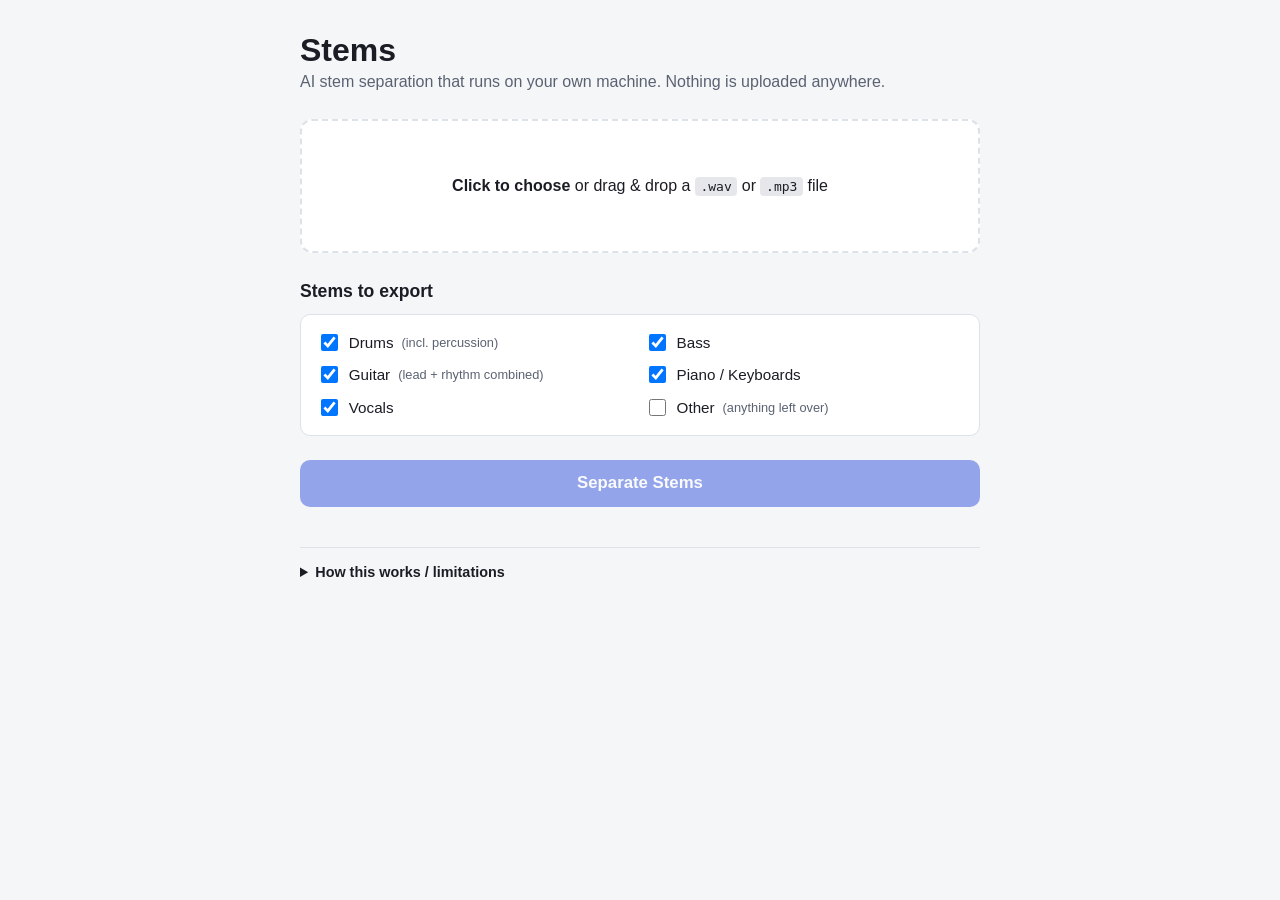
==== web/index.html @ c896f844 "Replace in-browser ONNX pipeline with a local Python/demucs backend The client-side ONNX Runtime Web" ====
<!doctype html>
<html lang="en">
<head>
  <meta charset="utf-8" />
  <meta name="viewport" content="width=device-width, initial-scale=1" />
  <title>Stems — AI stem separation</title>
  <link rel="stylesheet" href="css/styles.css" />
</head>
<body>
  <main class="app">
    <header class="app-header">
      <h1>Stems</h1>
      <p class="subtitle">
        AI stem separation that runs on your own machine. Nothing is uploaded anywhere.
      </p>
    </header>

    <section id="drop-zone" class="drop-zone" tabindex="0">
      <p><strong>Click to choose</strong> or drag &amp; drop a <code>.wav</code> or <code>.mp3</code> file</p>
      <input id="file-input" type="file" accept=".wav,.mp3,audio/wav,audio/mpeg" hidden />
      <p id="file-info" class="file-info"></p>
    </section>

    <section class="stems-panel">
      <h2>Stems to export</h2>
      <div class="stem-grid">
        <label class="stem-option">
          <input type="checkbox" class="stem-checkbox" data-stem="drums" checked />
          Drums <span class="hint">(incl. percussion)</span>
        </label>
        <label class="stem-option">
          <input type="checkbox" class="stem-checkbox" data-stem="bass" checked />
          Bass
        </label>
        <label class="stem-option">
          <input type="checkbox" class="stem-checkbox" data-stem="guitar" checked />
          Guitar <span class="hint">(lead + rhythm combined)</span>
        </label>
        <label class="stem-option">
          <input type="checkbox" class="stem-checkbox" data-stem="piano" checked />
          Piano / Keyboards
        </label>
        <label class="stem-option">
          <input type="checkbox" class="stem-checkbox" data-stem="vocals" checked />
          Vocals
        </label>
        <label class="stem-option">
          <input type="checkbox" class="stem-checkbox" data-stem="other" />
          Other <span class="hint">(anything left over)</span>
        </label>
      </div>
    </section>

    <button id="separate-btn" class="primary-btn" disabled>Separate Stems</button>

    <div id="progress-section" class="progress-section" hidden>
      <progress id="progress-bar" value="0" max="1"></progress>
      <p id="progress-label" class="progress-label"></p>
    </div>

    <p id="error-banner" class="error-banner" hidden></p>

    <section id="results-section" class="results-section" hidden>
      <div class="results-header">
        <h2>Results</h2>
        <button id="download-all-btn" class="secondary-btn">Download All (.zip)</button>
      </div>
      <div id="results-list" class="results-list"></div>
    </section>

    <details class="info-panel">
      <summary>How this works / limitations</summary>
      <div class="info-body">
        <p>
          This app runs Meta's open-source <strong>HT-Demucs (6-stem)</strong> music source-separation
          model locally via the official <code>demucs</code> Python package. Your audio file is processed
          entirely on this machine and never leaves it.
        </p>
        <p>
          No publicly available separation model distinguishes <em>lead</em> vs <em>rhythm</em> guitar, or
          treats <em>percussion</em> and <em>keyboards</em> as fully separate stems from drums/piano — those
          finer splits don't exist in any open model today. HT-Demucs's six real outputs (drums, bass,
          other, vocals, guitar, piano) are the finest breakdown currently available, so the checkboxes
          above map onto them: percussion is folded into Drums, and lead/rhythm guitar come out as one
          combined Guitar stem.
        </p>
        <p>
          The first time you separate a song, the app downloads the AI model (roughly 300–500&nbsp;MB) and
          caches it, so later runs skip the download. Processing speed depends on your CPU/GPU — expect
          anywhere from under a minute to a few minutes per song.
        </p>
      </div>
    </details>
  </main>

  <script src="js/app.js"></script>
</body>
</html>
---- web/css/styles.css ----
:root {
  color-scheme: light dark;
  --bg: #0f1115;
  --panel: #171a21;
  --panel-border: #2a2e38;
  --text: #eef0f4;
  --muted: #9aa1ae;
  --accent: #6c8cff;
  --accent-hover: #8aa2ff;
  --error-bg: #3a1c1c;
  --error-border: #7a3232;
}

@media (prefers-color-scheme: light) {
  :root {
    --bg: #f5f6f8;
    --panel: #ffffff;
    --panel-border: #dde1e8;
    --text: #1a1d24;
    --muted: #5a6272;
    --accent: #3355dd;
    --accent-hover: #2745c2;
    --error-bg: #fdecec;
    --error-border: #f2b8b8;
  }
}

* {
  box-sizing: border-box;
}

body {
  margin: 0;
  font-family: -apple-system, BlinkMacSystemFont, 'Segoe UI', Roboto, Helvetica, Arial, sans-serif;
  background: var(--bg);
  color: var(--text);
}

.app {
  max-width: 720px;
  margin: 0 auto;
  padding: 2rem 1.25rem 4rem;
}

.app-header h1 {
  margin: 0 0 0.25rem;
  font-size: 2rem;
}

.subtitle {
  color: var(--muted);
  margin: 0 0 1.75rem;
}

.drop-zone {
  border: 2px dashed var(--panel-border);
  border-radius: 12px;
  padding: 2.5rem 1.5rem;
  text-align: center;
  cursor: pointer;
  background: var(--panel);
  transition: border-color 0.15s ease, background 0.15s ease;
}

.drop-zone:hover,
.drop-zone:focus-visible {
  border-color: var(--accent);
}

.drop-zone.drag-over {
  border-color: var(--accent);
  background: color-mix(in srgb, var(--accent) 8%, var(--panel));
}

.drop-zone code {
  background: color-mix(in srgb, var(--muted) 15%, transparent);
  padding: 0.1rem 0.35rem;
  border-radius: 4px;
}

.file-info {
  margin: 0.75rem 0 0;
  color: var(--muted);
  font-size: 0.9rem;
  word-break: break-word;
}

.stems-panel {
  margin-top: 1.75rem;
}

.stems-panel h2 {
  font-size: 1.1rem;
  margin-bottom: 0.75rem;
}

.stem-grid {
  display: grid;
  grid-template-columns: repeat(auto-fit, minmax(220px, 1fr));
  gap: 0.6rem;
  background: var(--panel);
  border: 1px solid var(--panel-border);
  border-radius: 10px;
  padding: 1rem;
}

.stem-option {
  display: flex;
  align-items: center;
  gap: 0.5rem;
  cursor: pointer;
  font-size: 0.95rem;
}

.stem-option input {
  width: 1.05rem;
  height: 1.05rem;
}

.hint {
  color: var(--muted);
  font-size: 0.8rem;
}

.primary-btn {
  margin-top: 1.5rem;
  width: 100%;
  padding: 0.85rem 1rem;
  font-size: 1.05rem;
  font-weight: 600;
  border: none;
  border-radius: 10px;
  background: var(--accent);
  color: white;
  cursor: pointer;
  transition: background 0.15s ease;
}

.primary-btn:hover:not(:disabled) {
  background: var(--accent-hover);
}

.primary-btn:disabled {
  opacity: 0.5;
  cursor: not-allowed;
}

.secondary-btn {
  padding: 0.5rem 0.9rem;
  font-size: 0.9rem;
  font-weight: 600;
  border: 1px solid var(--panel-border);
  border-radius: 8px;
  background: transparent;
  color: var(--text);
  cursor: pointer;
}

.secondary-btn:hover {
  border-color: var(--accent);
  color: var(--accent);
}

.progress-section {
  margin-top: 1.25rem;
}

progress {
  width: 100%;
  height: 10px;
  accent-color: var(--accent);
}

.progress-label {
  margin: 0.4rem 0 0;
  font-size: 0.85rem;
  color: var(--muted);
}

.error-banner {
  margin-top: 1.25rem;
  padding: 0.75rem 1rem;
  border-radius: 8px;
  background: var(--error-bg);
  border: 1px solid var(--error-border);
  font-size: 0.9rem;
}

.results-section {
  margin-top: 2rem;
}

.results-header {
  display: flex;
  align-items: center;
  justify-content: space-between;
  margin-bottom: 0.75rem;
}

.results-header h2 {
  margin: 0;
  font-size: 1.1rem;
}

.results-list {
  display: flex;
  flex-direction: column;
  gap: 0.75rem;
}

.result-card {
  background: var(--panel);
  border: 1px solid var(--panel-border);
  border-radius: 10px;
  padding: 0.9rem 1rem;
  display: flex;
  flex-wrap: wrap;
  align-items: center;
  gap: 0.75rem;
}

.result-card h3 {
  margin: 0;
  font-size: 0.95rem;
  min-width: 170px;
}

.result-card audio {
  flex: 1 1 240px;
  min-width: 200px;
}

.download-link {
  color: var(--accent);
  text-decoration: none;
  font-weight: 600;
  font-size: 0.9rem;
  white-space: nowrap;
}

.download-link:hover {
  text-decoration: underline;
}

.info-panel {
  margin-top: 2.5rem;
  border-top: 1px solid var(--panel-border);
  padding-top: 1rem;
  font-size: 0.9rem;
  color: var(--muted);
}

.info-panel summary {
  cursor: pointer;
  color: var(--text);
  font-weight: 600;
}

.info-body {
  margin-top: 0.75rem;
  line-height: 1.5;
}
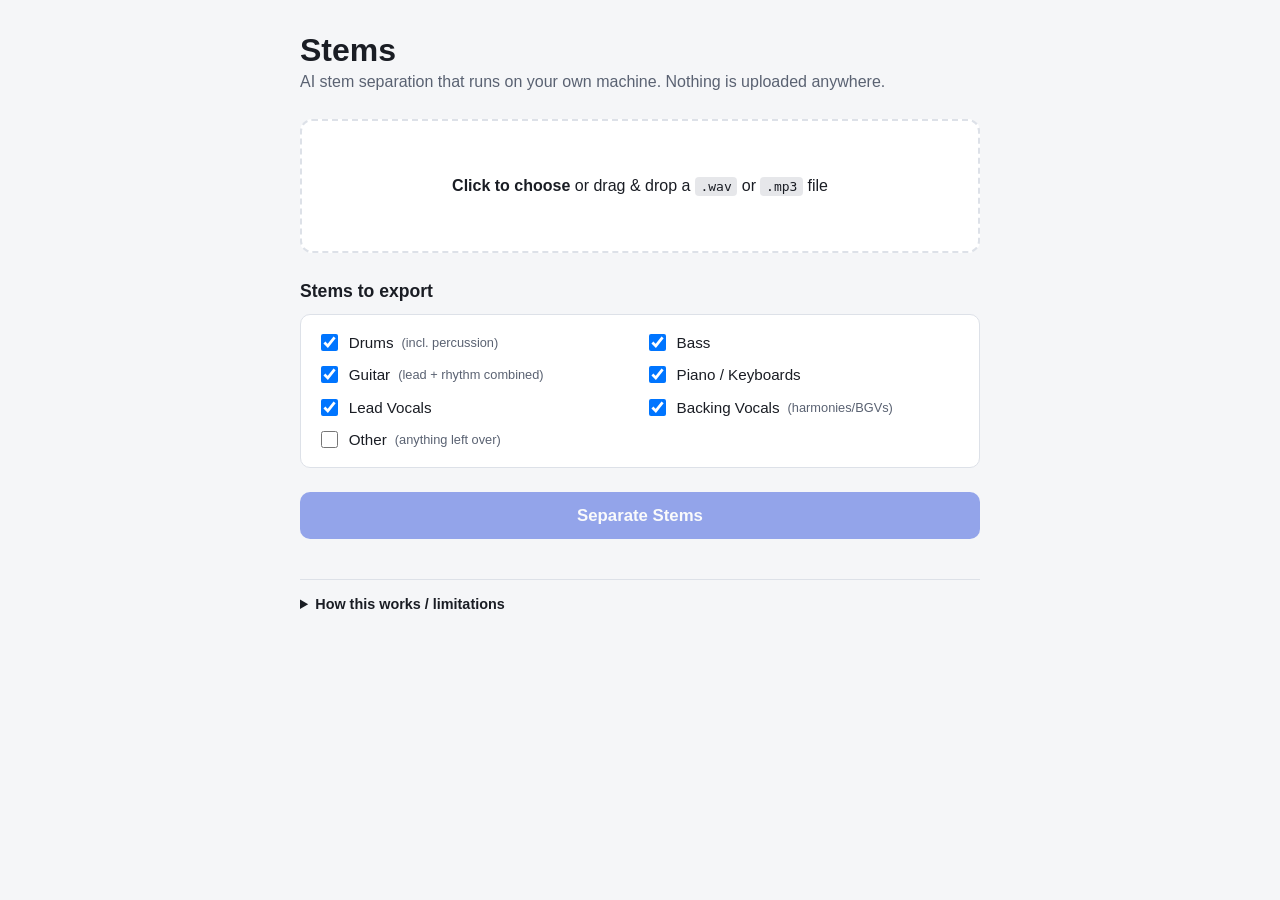
==== commit dfca94bd: "Add lead/backing vocal separation via a second-stage UVR Karaoke model Replaces the single Vocals ch" ====
--- a/web/index.html
+++ b/web/index.html
@@ -41,8 +41,12 @@
           Piano / Keyboards
         </label>
         <label class="stem-option">
-          <input type="checkbox" class="stem-checkbox" data-stem="vocals" checked />
-          Vocals
+          <input type="checkbox" class="stem-checkbox" data-stem="lead_vocals" checked />
+          Lead Vocals
+        </label>
+        <label class="stem-option">
+          <input type="checkbox" class="stem-checkbox" data-stem="backing_vocals" checked />
+          Backing Vocals <span class="hint">(harmonies/BGVs)</span>
         </label>
         <label class="stem-option">
           <input type="checkbox" class="stem-checkbox" data-stem="other" />
@@ -77,17 +81,23 @@
           entirely on this machine and never leaves it.
         </p>
         <p>
-          No publicly available separation model distinguishes <em>lead</em> vs <em>rhythm</em> guitar, or
-          treats <em>percussion</em> and <em>keyboards</em> as fully separate stems from drums/piano — those
-          finer splits don't exist in any open model today. HT-Demucs's six real outputs (drums, bass,
-          other, vocals, guitar, piano) are the finest breakdown currently available, so the checkboxes
-          above map onto them: percussion is folded into Drums, and lead/rhythm guitar come out as one
-          combined Guitar stem.
+          The extracted vocals stem is then optionally run through a second AI pass — a community
+          "Karaoke" model from the UVR (Ultimate Vocal Remover) project — to split it further into
+          <strong>Lead Vocals</strong> and <strong>Backing Vocals</strong> (harmonies/BGVs).
         </p>
         <p>
-          The first time you separate a song, the app downloads the AI model (roughly 300–500&nbsp;MB) and
-          caches it, so later runs skip the download. Processing speed depends on your CPU/GPU — expect
-          anywhere from under a minute to a few minutes per song.
+          No publicly available <em>open</em> model distinguishes <em>lead</em> vs <em>rhythm</em> guitar, or
+          treats <em>percussion</em> and <em>keyboards</em> as fully separate stems from drums/piano — those
+          finer splits don't exist outside of proprietary commercial services (e.g. Moises.ai's paid API),
+          which this app doesn't use since everything here runs locally and free. HT-Demucs's remaining
+          outputs (drums, bass, other, guitar, piano) are the finest breakdown available locally, so
+          percussion is folded into Drums and lead/rhythm guitar come out as one combined Guitar stem.
+        </p>
+        <p>
+          The first time you separate a song, the app downloads the AI models (roughly 300–500&nbsp;MB for
+          HT-Demucs, plus another few hundred MB the first time you request Lead/Backing Vocals) and caches
+          them, so later runs skip the download. Processing speed depends on your CPU/GPU — expect anywhere
+          from under a minute to a few minutes per song.
         </p>
       </div>
     </details>
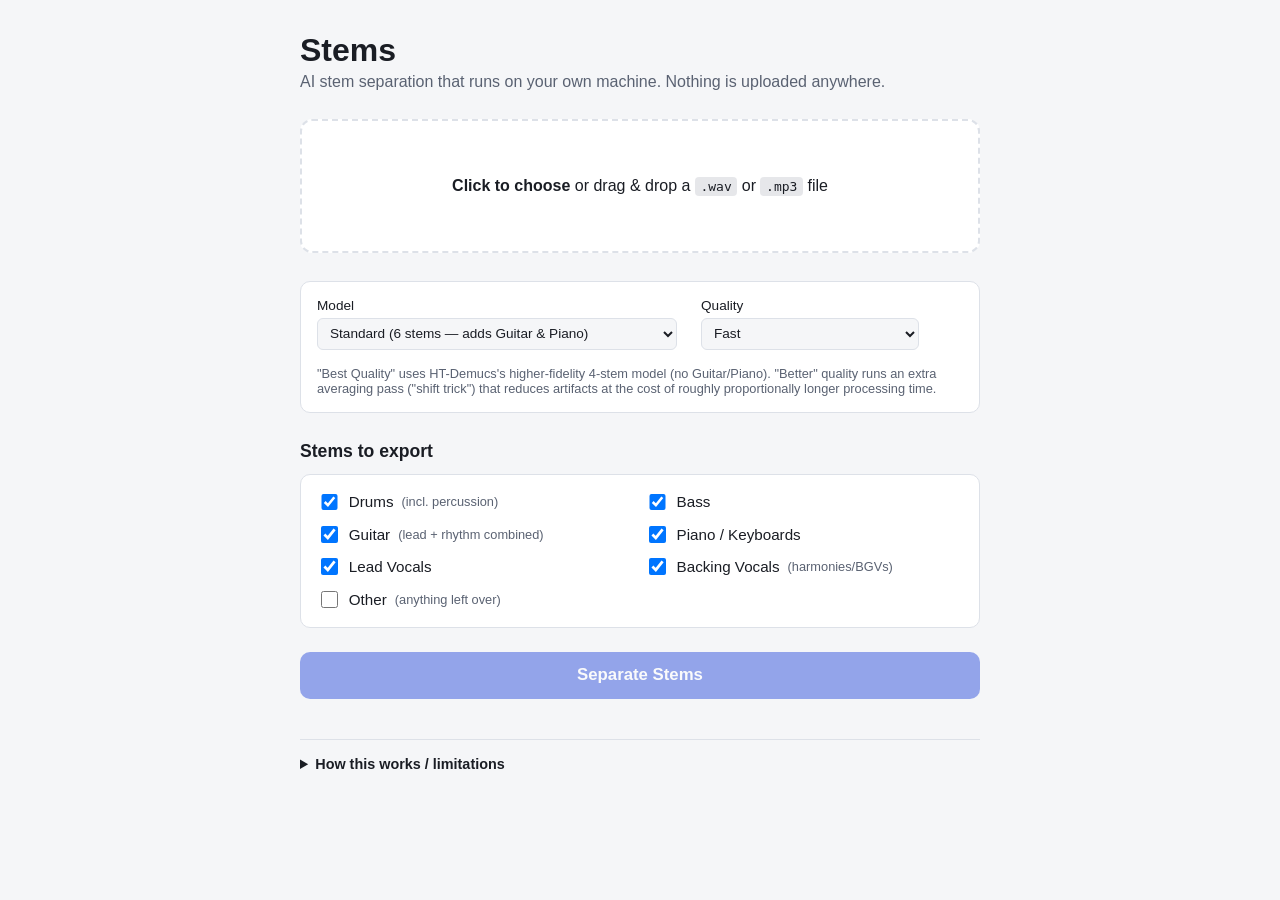
==== commit 724662c3: "Add model/quality choice to address separation quality complaints Two real, documented quality lever" ====
--- a/web/index.html
+++ b/web/index.html
@@ -21,6 +21,28 @@
       <p id="file-info" class="file-info"></p>
     </section>
 
+    <section class="quality-panel">
+      <label>
+        Model
+        <select id="model-select">
+          <option value="6stem" selected>Standard (6 stems — adds Guitar &amp; Piano)</option>
+          <option value="4stem_hq">Best Quality (4 stems — Drums, Bass, Vocals, Other)</option>
+        </select>
+      </label>
+      <label>
+        Quality
+        <select id="quality-select">
+          <option value="fast" selected>Fast</option>
+          <option value="better">Better <span class="hint">(slower, fewer artifacts)</span></option>
+        </select>
+      </label>
+      <p class="hint quality-hint">
+        "Best Quality" uses HT-Demucs's higher-fidelity 4-stem model (no Guitar/Piano). "Better"
+        quality runs an extra averaging pass ("shift trick") that reduces artifacts at the cost of
+        roughly proportionally longer processing time.
+      </p>
+    </section>
+
     <section class="stems-panel">
       <h2>Stems to export</h2>
       <div class="stem-grid">
@@ -33,11 +55,11 @@
           Bass
         </label>
         <label class="stem-option">
-          <input type="checkbox" class="stem-checkbox" data-stem="guitar" checked />
+          <input type="checkbox" class="stem-checkbox guitar-piano-only" data-stem="guitar" checked />
           Guitar <span class="hint">(lead + rhythm combined)</span>
         </label>
         <label class="stem-option">
-          <input type="checkbox" class="stem-checkbox" data-stem="piano" checked />
+          <input type="checkbox" class="stem-checkbox guitar-piano-only" data-stem="piano" checked />
           Piano / Keyboards
         </label>
         <label class="stem-option">
@@ -76,9 +98,16 @@
       <summary>How this works / limitations</summary>
       <div class="info-body">
         <p>
-          This app runs Meta's open-source <strong>HT-Demucs (6-stem)</strong> music source-separation
-          model locally via the official <code>demucs</code> Python package. Your audio file is processed
+          This app runs Meta's open-source <strong>HT-Demucs</strong> music source-separation model
+          locally via the official <code>demucs</code> Python package. Your audio file is processed
           entirely on this machine and never leaves it.
+        </p>
+        <p>
+          Two models are available: <strong>htdemucs_6s</strong> (6 stems, adds Guitar/Piano) and
+          <strong>htdemucs_ft</strong> (4 stems, no Guitar/Piano). Demucs' own authors document
+          htdemucs_6s as measurably lower-fidelity than htdemucs_ft — splitting out Guitar and Piano
+          costs separation quality on every stem, not just those two. If you don't need Guitar/Piano
+          isolated, pick "Best Quality" above for noticeably cleaner Drums/Bass/Vocals/Other.
         </p>
         <p>
           The extracted vocals stem is then optionally run through a second AI pass — a community
@@ -94,10 +123,11 @@
           percussion is folded into Drums and lead/rhythm guitar come out as one combined Guitar stem.
         </p>
         <p>
-          The first time you separate a song, the app downloads the AI models (roughly 300–500&nbsp;MB for
-          HT-Demucs, plus another few hundred MB the first time you request Lead/Backing Vocals) and caches
-          them, so later runs skip the download. Processing speed depends on your CPU/GPU — expect anywhere
-          from under a minute to a few minutes per song.
+          The first time you use each model, the app downloads it and caches it, so later runs skip the
+          download: htdemucs_6s is roughly 300–500&nbsp;MB, and htdemucs_ft (a bag of 4 models) is
+          larger, around 1&nbsp;GB. The first time you request Lead/Backing Vocals it also downloads the
+          karaoke model (a few hundred MB more). Processing speed depends on your CPU/GPU and the
+          quality settings above — expect anywhere from under a minute to several minutes per song.
         </p>
       </div>
     </details>
--- a/web/css/styles.css
+++ b/web/css/styles.css
@@ -85,6 +85,44 @@
   word-break: break-word;
 }
 
+.quality-panel {
+  margin-top: 1.75rem;
+  background: var(--panel);
+  border: 1px solid var(--panel-border);
+  border-radius: 10px;
+  padding: 1rem;
+  display: flex;
+  flex-wrap: wrap;
+  gap: 1rem 1.5rem;
+}
+
+.quality-panel label {
+  display: flex;
+  flex-direction: column;
+  gap: 0.3rem;
+  font-size: 0.85rem;
+  color: var(--text);
+}
+
+.quality-panel select {
+  padding: 0.4rem 0.5rem;
+  border-radius: 6px;
+  border: 1px solid var(--panel-border);
+  background: var(--bg);
+  color: var(--text);
+  font-size: 0.85rem;
+}
+
+.quality-hint {
+  flex-basis: 100%;
+  margin: 0;
+}
+
+.stem-option.disabled {
+  opacity: 0.45;
+  cursor: not-allowed;
+}
+
 .stems-panel {
   margin-top: 1.75rem;
 }
